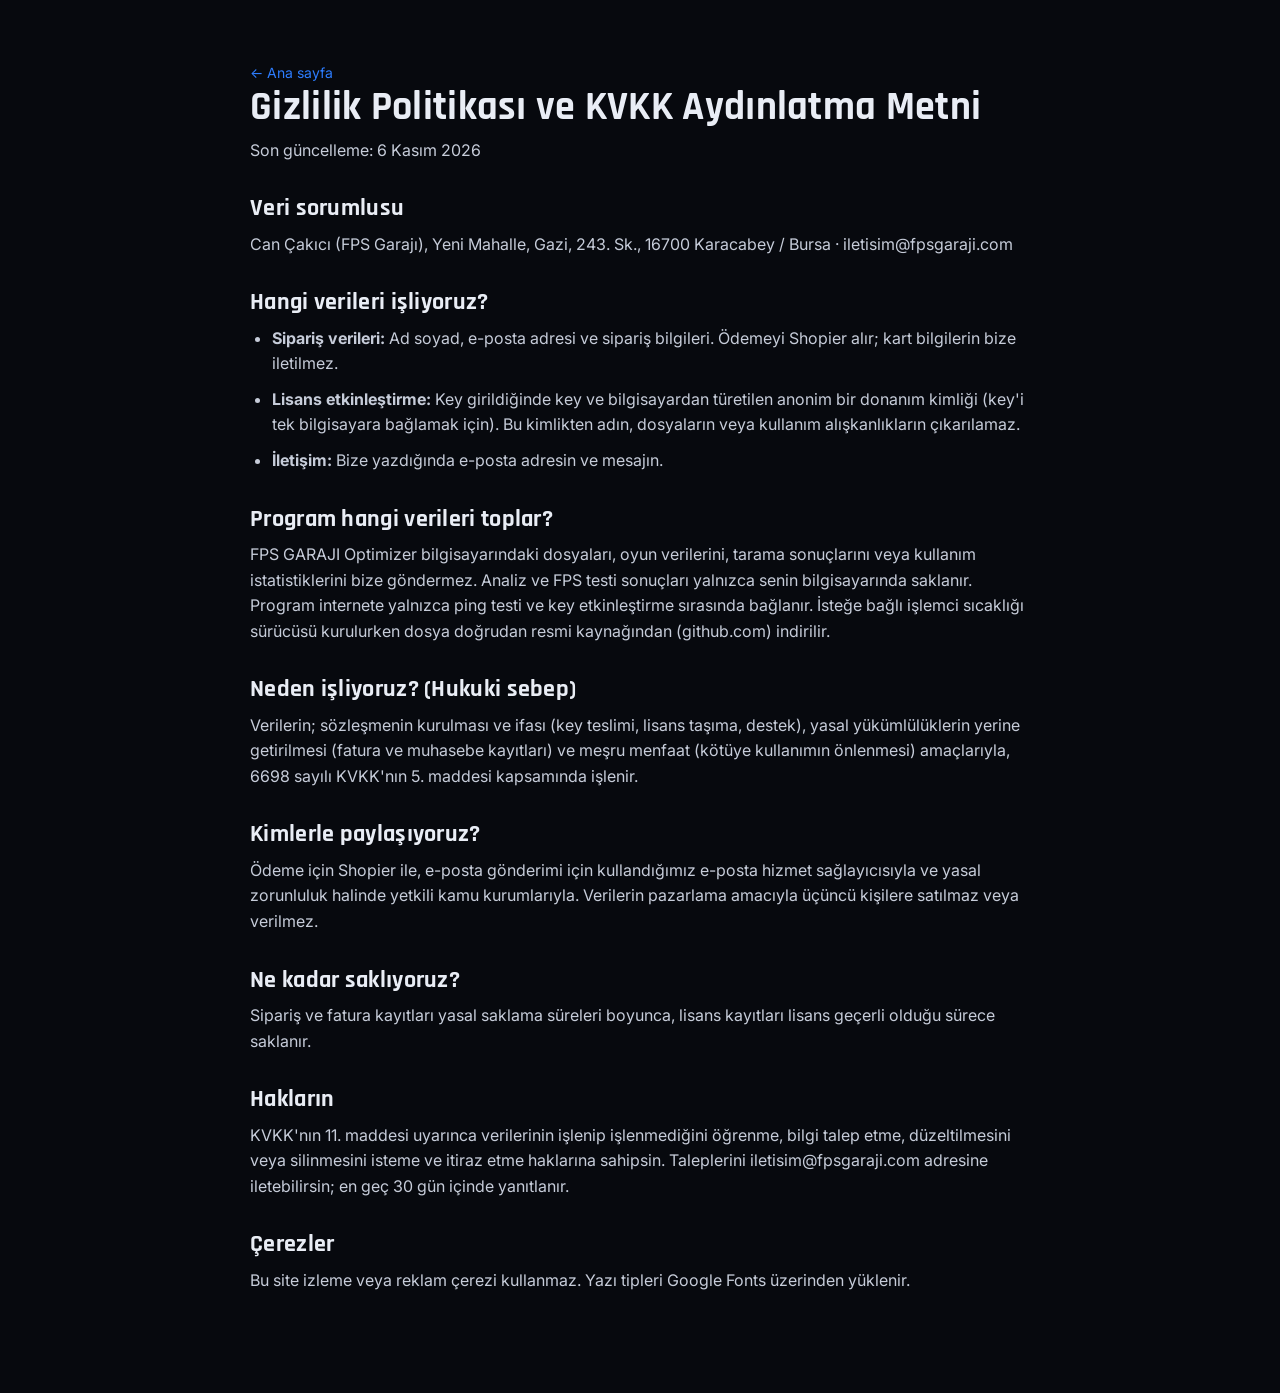
==== gizlilik.html @ ab406ff9 "FPS GARAJI satış sitesi Co-Authored-By: Claude Opus 5.5 <noreply@anthropic.com>" ====
<!doctype html>
<html lang="tr"><head><meta charset="utf-8"><meta name="viewport" content="width=device-width,initial-scale=1">
<title>Gizlilik ve KVKK – FPS GARAJI</title><link rel="icon" href="logo.png">
<link href="https://fonts.googleapis.com/css2?family=Inter:wght@400;600&family=Rajdhani:wght@700&display=swap" rel="stylesheet"><link rel="stylesheet" href="stil.css"></head>
<body><div class="doc">
<a class="back" href="index.html">← Ana sayfa</a>
<h1>Gizlilik Politikası ve KVKK Aydınlatma Metni</h1>
<p>Son güncelleme: 6 Kasım 2026</p>

<h2>Veri sorumlusu</h2>
<p>Can Çakıcı (FPS Garajı), Yeni Mahalle, Gazi, 243. Sk., 16700 Karacabey / Bursa · iletisim@fpsgaraji.com</p>

<h2>Hangi verileri işliyoruz?</h2>
<ul>
<li><b>Sipariş verileri:</b> Ad soyad, e-posta adresi ve sipariş bilgileri. Ödemeyi Shopier alır; kart bilgilerin bize iletilmez.</li>
<li><b>Lisans etkinleştirme:</b> Key girildiğinde key ve bilgisayardan türetilen anonim bir donanım kimliği (key'i tek bilgisayara bağlamak için). Bu kimlikten adın, dosyaların veya kullanım alışkanlıkların çıkarılamaz.</li>
<li><b>İletişim:</b> Bize yazdığında e-posta adresin ve mesajın.</li>
</ul>

<h2>Program hangi verileri toplar?</h2>
<p>FPS GARAJI Optimizer bilgisayarındaki dosyaları, oyun verilerini, tarama sonuçlarını veya kullanım istatistiklerini bize göndermez. Analiz ve FPS testi sonuçları yalnızca senin bilgisayarında saklanır. Program internete yalnızca ping testi ve key etkinleştirme sırasında bağlanır. İsteğe bağlı işlemci sıcaklığı sürücüsü kurulurken dosya doğrudan resmi kaynağından (github.com) indirilir.</p>

<h2>Neden işliyoruz? (Hukuki sebep)</h2>
<p>Verilerin; sözleşmenin kurulması ve ifası (key teslimi, lisans taşıma, destek), yasal yükümlülüklerin yerine getirilmesi (fatura ve muhasebe kayıtları) ve meşru menfaat (kötüye kullanımın önlenmesi) amaçlarıyla, 6698 sayılı KVKK'nın 5. maddesi kapsamında işlenir.</p>

<h2>Kimlerle paylaşıyoruz?</h2>
<p>Ödeme için Shopier ile, e-posta gönderimi için kullandığımız e-posta hizmet sağlayıcısıyla ve yasal zorunluluk halinde yetkili kamu kurumlarıyla. Verilerin pazarlama amacıyla üçüncü kişilere satılmaz veya verilmez.</p>

<h2>Ne kadar saklıyoruz?</h2>
<p>Sipariş ve fatura kayıtları yasal saklama süreleri boyunca, lisans kayıtları lisans geçerli olduğu sürece saklanır.</p>

<h2>Hakların</h2>
<p>KVKK'nın 11. maddesi uyarınca verilerinin işlenip işlenmediğini öğrenme, bilgi talep etme, düzeltilmesini veya silinmesini isteme ve itiraz etme haklarına sahipsin. Taleplerini iletisim@fpsgaraji.com adresine iletebilirsin; en geç 30 gün içinde yanıtlanır.</p>

<h2>Çerezler</h2>
<p>Bu site izleme veya reklam çerezi kullanmaz. Yazı tipleri Google Fonts üzerinden yüklenir.</p>
</div></body></html>
---- stil.css ----
:root{--bg:#07090e;--bg2:#0d1119;--card:#111622;--line:#1d2434;--tx:#e9edf5;--mut:#8b93a7;--blue:#2d7dff;--red:#ff2d55;--green:#22e07a;--warn:#ffb224}
*{box-sizing:border-box;margin:0;padding:0}
html{scroll-behavior:smooth}
body{background:var(--bg);color:var(--tx);font:16px/1.6 "Inter",system-ui,-apple-system,"Segoe UI",sans-serif;-webkit-font-smoothing:antialiased;overflow-x:hidden}
a{color:inherit;text-decoration:none}
.w{max-width:1120px;margin:0 auto;padding:0 20px}
h1,h2,h3{font-family:"Rajdhani","Inter",sans-serif;letter-spacing:.3px;line-height:1.1}
h2{font-size:clamp(30px,4.5vw,44px);margin-bottom:12px}
.lead{color:var(--mut);font-size:18px;max-width:640px}
.c{text-align:center}.c .lead{margin:0 auto}
section{padding:90px 0}
.tag{display:inline-block;font-size:12px;font-weight:700;letter-spacing:2px;text-transform:uppercase;color:var(--blue);margin-bottom:12px}

/* üst menü */
nav{position:sticky;top:0;z-index:20;background:rgba(7,9,14,.82);backdrop-filter:blur(12px);border-bottom:1px solid var(--line)}
nav .w{display:flex;align-items:center;gap:22px;height:64px}
.brand{display:flex;align-items:center;gap:10px;font-family:"Rajdhani",sans-serif;font-weight:700;font-size:22px}
.brand img{width:38px;height:38px}
.brand span{color:var(--red)}
nav .links{display:flex;gap:22px;margin-left:auto;font-size:14.5px;color:var(--mut)}
nav .links a:hover{color:var(--tx)}
.btn{display:inline-flex;align-items:center;justify-content:center;gap:8px;height:48px;padding:0 24px;border-radius:12px;font-weight:700;font-size:15.5px;border:1px solid var(--line);background:var(--card);transition:transform .15s,box-shadow .2s,border-color .2s;cursor:pointer;white-space:nowrap}
.btn:hover{transform:translateY(-1px);border-color:#2d3a55}
.btn.pri{background:linear-gradient(135deg,#2d7dff,#1a5fe0);border-color:transparent;box-shadow:0 8px 30px -8px rgba(45,125,255,.6)}
.btn.prem{background:linear-gradient(135deg,#ff2d55,#e0173f);border-color:transparent;box-shadow:0 8px 30px -8px rgba(255,45,85,.55)}
.btn.sm{height:38px;padding:0 16px;font-size:14px;border-radius:10px}
.btn svg{width:18px;height:18px}

/* giriş */
.hero{position:relative;padding:80px 0 70px;overflow:hidden}
.hero::before{content:"";position:absolute;inset:-30% -10% auto;height:120%;background:radial-gradient(600px 380px at 20% 30%,rgba(45,125,255,.20),transparent 70%),radial-gradient(520px 360px at 85% 20%,rgba(255,45,85,.16),transparent 70%),radial-gradient(500px 300px at 60% 90%,rgba(34,224,122,.10),transparent 70%);pointer-events:none}
.hero .w{position:relative;display:grid;grid-template-columns:1.1fr .9fr;gap:40px;align-items:center}
.hero h1{font-size:clamp(40px,6.4vw,72px);margin:6px 0 18px}
.hero h1 em{font-style:normal;background:linear-gradient(90deg,#2d7dff,#ff2d55);-webkit-background-clip:text;background-clip:text;color:transparent}
.hero .cta{display:flex;gap:12px;flex-wrap:wrap;margin:28px 0 16px}
.hero small{color:var(--mut);font-size:13.5px}
.hero .logo{justify-self:center;width:min(380px,80vw);filter:drop-shadow(0 30px 60px rgba(45,125,255,.35));animation:float 6s ease-in-out infinite}
@keyframes float{50%{transform:translateY(-10px)}}
.trust{display:flex;gap:18px;flex-wrap:wrap;margin-top:26px;color:var(--mut);font-size:14px}
.trust b{color:var(--tx);font-weight:600}
.trust i{display:inline-block;width:7px;height:7px;border-radius:50%;background:var(--green);margin-right:7px;vertical-align:middle}

/* özellik kartları */
.grid{display:grid;grid-template-columns:repeat(3,1fr);gap:16px;margin-top:40px}
.card{background:var(--card);border:1px solid var(--line);border-radius:18px;padding:24px}
.f .ic{width:44px;height:44px;border-radius:12px;display:grid;place-items:center;margin-bottom:14px;background:rgba(45,125,255,.12);color:var(--blue)}
.f .ic svg{width:22px;height:22px}
.f h3{font-size:22px;margin-bottom:6px}
.f p{color:var(--mut);font-size:14.5px}
.f .pp{display:inline-block;font-size:11px;font-weight:700;letter-spacing:1px;text-transform:uppercase;padding:3px 8px;border-radius:6px;margin-left:8px;vertical-align:middle;background:rgba(255,45,85,.14);color:var(--red)}
.f .pp.fr{background:rgba(34,224,122,.12);color:var(--green)}

/* uygulama görünümü (temsili) */
.mock{margin-top:44px;border-radius:20px;border:1px solid var(--line);background:linear-gradient(180deg,#0e131d,#0a0d14);padding:22px;box-shadow:0 40px 120px -40px rgba(45,125,255,.35)}
.mock .bar{display:flex;gap:6px;margin-bottom:18px}.mock .bar i{width:10px;height:10px;border-radius:50%;background:#253047}
.mock .in{display:grid;grid-template-columns:240px 1fr;gap:22px;align-items:center}
.bst{width:200px;height:200px;border-radius:50%;margin:auto;display:grid;place-items:center;background:radial-gradient(circle,#13213d 40%,#0a0f1a 70%);border:2px solid rgba(45,125,255,.55);box-shadow:0 0 50px rgba(45,125,255,.35),inset 0 0 40px rgba(45,125,255,.2);font:700 34px "Rajdhani",sans-serif;letter-spacing:2px}
.gs{display:grid;grid-template-columns:repeat(3,1fr);gap:12px}
.g{background:var(--card);border:1px solid var(--line);border-radius:14px;padding:16px;text-align:center}
.g b{display:block;font:700 30px "Rajdhani",sans-serif}.g span{color:var(--mut);font-size:13px}
.hl{margin-top:12px;display:grid;gap:8px}
.hl div{display:flex;gap:10px;align-items:center;background:var(--card);border:1px solid var(--line);border-radius:12px;padding:10px 14px;font-size:14px}
.hl i{width:8px;height:8px;border-radius:50%;flex:none}.hl .o{background:var(--green)}.hl .y{background:var(--warn)}
.hl em{font-style:normal;color:var(--mut);margin-left:auto;font-size:13px}
.mnote{color:var(--mut);font-size:12.5px;text-align:center;margin-top:12px}

/* nasıl çalışır */
.steps{display:grid;grid-template-columns:repeat(3,1fr);gap:16px;margin-top:40px;counter-reset:s}
.steps .card{position:relative;padding-top:56px}
.steps .card::before{counter-increment:s;content:counter(s);position:absolute;top:18px;left:24px;font:700 28px "Rajdhani",sans-serif;color:var(--blue)}
.steps h3{font-size:21px;margin-bottom:6px}.steps p{color:var(--mut);font-size:14.5px}

/* güvenlik */
.safe{display:grid;grid-template-columns:repeat(2,1fr);gap:14px;margin-top:36px}
.safe div{display:flex;gap:14px;align-items:flex-start}
.safe svg{flex:none;width:24px;height:24px;color:var(--green);margin-top:2px}
.safe b{display:block}.safe span{color:var(--mut);font-size:14.5px}

/* fiyat */
.plans{display:grid;grid-template-columns:1fr 1fr;gap:18px;max-width:860px;margin:40px auto 0}
.plan{display:flex;flex-direction:column}
.plan h3{font-size:26px}
.plan .pr{font:700 46px "Rajdhani",sans-serif;margin:8px 0 4px}.plan .pr small{font-size:16px;color:var(--mut);font-weight:500}
.plan ul{list-style:none;margin:18px 0 24px;display:grid;gap:9px;flex:1}
.plan li{padding-left:26px;position:relative;font-size:15px}
.plan li::before{content:"";position:absolute;left:0;top:7px;width:14px;height:8px;border-left:2.5px solid var(--green);border-bottom:2.5px solid var(--green);transform:rotate(-45deg)}
.plan li.no{color:var(--mut)}.plan li.no::before{border-color:#3a4358}
.plan.p{border-color:rgba(255,45,85,.45);box-shadow:0 30px 80px -40px rgba(255,45,85,.5);position:relative}
.plan.p::after{content:"EN ÇOK TERCİH EDİLEN";position:absolute;top:-12px;right:20px;background:var(--red);font-size:11px;font-weight:700;letter-spacing:1px;padding:4px 10px;border-radius:6px}
.plan .btn{width:100%}

/* SSS */
.faq{max-width:780px;margin:36px auto 0;display:grid;gap:10px}
.faq details{background:var(--card);border:1px solid var(--line);border-radius:14px;padding:0 20px}
.faq summary{cursor:pointer;list-style:none;padding:18px 0;font-weight:600;display:flex;justify-content:space-between;gap:12px}
.faq summary::-webkit-details-marker{display:none}
.faq summary::after{content:"+";color:var(--blue);font-size:22px;line-height:1}
.faq details[open] summary::after{content:"–"}
.faq p{color:var(--mut);padding:0 0 18px;font-size:15px}

/* alt bilgi */
.final{text-align:center;background:radial-gradient(500px 240px at 50% 0%,rgba(45,125,255,.18),transparent 70%)}
.final .cta{display:flex;gap:12px;justify-content:center;flex-wrap:wrap;margin-top:26px}
footer{border-top:1px solid var(--line);padding:36px 0;color:var(--mut);font-size:14px}
footer .w{display:flex;gap:20px;flex-wrap:wrap;align-items:center}
footer .links{display:flex;gap:18px;flex-wrap:wrap;margin-left:auto}
footer a:hover{color:var(--tx)}

/* yasal sayfalar */
.doc{max-width:820px;margin:0 auto;padding:60px 20px 90px}
.doc h1{font-size:40px;margin-bottom:8px}
.doc h2{font-size:24px;margin:32px 0 10px}
.doc p,.doc li{color:#c6ccd9;margin-bottom:10px}
.doc ul,.doc ol{padding-left:22px}
.doc .ph{background:rgba(255,178,36,.12);color:var(--warn);padding:1px 6px;border-radius:5px}
.doc .back{color:var(--blue);font-size:14px}

@media (max-width:900px){
  nav .links{display:none}
  .hero .w{grid-template-columns:1fr;text-align:center}.hero .cta,.trust{justify-content:center}.hero .logo{grid-row:1;width:min(260px,70vw)}
  .grid,.steps{grid-template-columns:1fr 1fr}
  .mock .in{grid-template-columns:1fr}
  .plans,.safe{grid-template-columns:1fr}
}
@media (max-width:600px){
  section{padding:64px 0}
  .grid,.steps,.gs{grid-template-columns:1fr}
  nav .btn{display:none}
  .gs{grid-template-columns:repeat(3,1fr)}.g b{font-size:24px}
}
@media (prefers-reduced-motion:reduce){.hero .logo{animation:none}html{scroll-behavior:auto}}

/* öğrenci indirimi */
.ogr{display:flex;align-items:center;gap:18px;max-width:860px;margin:18px auto 0;border-color:rgba(45,125,255,.45);background:linear-gradient(90deg,rgba(45,125,255,.12),var(--card) 60%)}
.ogr .oi{flex:none;width:48px;height:48px;border-radius:14px;display:grid;place-items:center;background:rgba(45,125,255,.16);color:var(--blue)}
.ogr .oi svg{width:26px;height:26px}
.ogr .ot{flex:1}.ogr .ot b{display:block;font-size:18px}.ogr .ot span{color:var(--mut);font-size:14.5px}
@media (max-width:600px){.ogr{flex-direction:column;text-align:center}.ogr .btn{width:100%}}
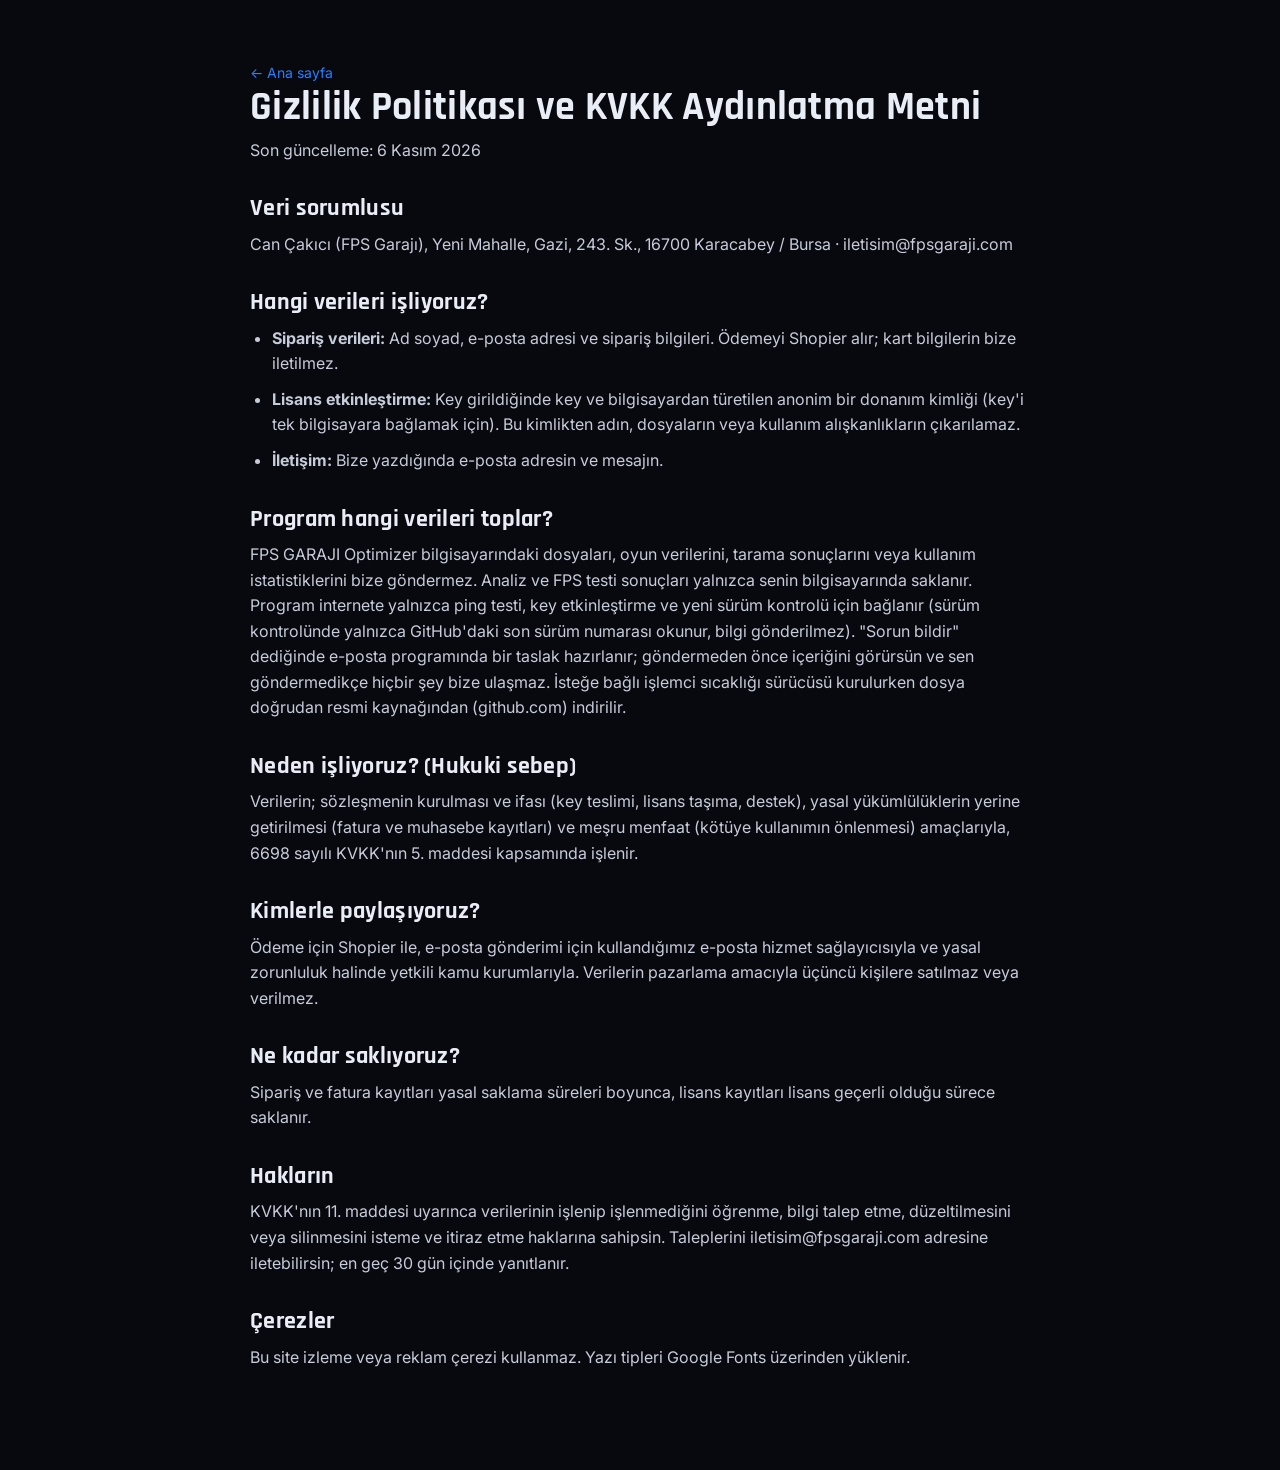
==== commit fe4132d8: "Gizlilik metni: sürüm kontrolü ve sorun bildir Co-Authored-By: Claude Opus 5.5 <noreply@anthropic.co" ====
--- a/gizlilik.html
+++ b/gizlilik.html
@@ -18,7 +18,7 @@
 </ul>
 
 <h2>Program hangi verileri toplar?</h2>
-<p>FPS GARAJI Optimizer bilgisayarındaki dosyaları, oyun verilerini, tarama sonuçlarını veya kullanım istatistiklerini bize göndermez. Analiz ve FPS testi sonuçları yalnızca senin bilgisayarında saklanır. Program internete yalnızca ping testi ve key etkinleştirme sırasında bağlanır. İsteğe bağlı işlemci sıcaklığı sürücüsü kurulurken dosya doğrudan resmi kaynağından (github.com) indirilir.</p>
+<p>FPS GARAJI Optimizer bilgisayarındaki dosyaları, oyun verilerini, tarama sonuçlarını veya kullanım istatistiklerini bize göndermez. Analiz ve FPS testi sonuçları yalnızca senin bilgisayarında saklanır. Program internete yalnızca ping testi, key etkinleştirme ve yeni sürüm kontrolü için bağlanır (sürüm kontrolünde yalnızca GitHub'daki son sürüm numarası okunur, bilgi gönderilmez). "Sorun bildir" dediğinde e-posta programında bir taslak hazırlanır; göndermeden önce içeriğini görürsün ve sen göndermedikçe hiçbir şey bize ulaşmaz. İsteğe bağlı işlemci sıcaklığı sürücüsü kurulurken dosya doğrudan resmi kaynağından (github.com) indirilir.</p>
 
 <h2>Neden işliyoruz? (Hukuki sebep)</h2>
 <p>Verilerin; sözleşmenin kurulması ve ifası (key teslimi, lisans taşıma, destek), yasal yükümlülüklerin yerine getirilmesi (fatura ve muhasebe kayıtları) ve meşru menfaat (kötüye kullanımın önlenmesi) amaçlarıyla, 6698 sayılı KVKK'nın 5. maddesi kapsamında işlenir.</p>
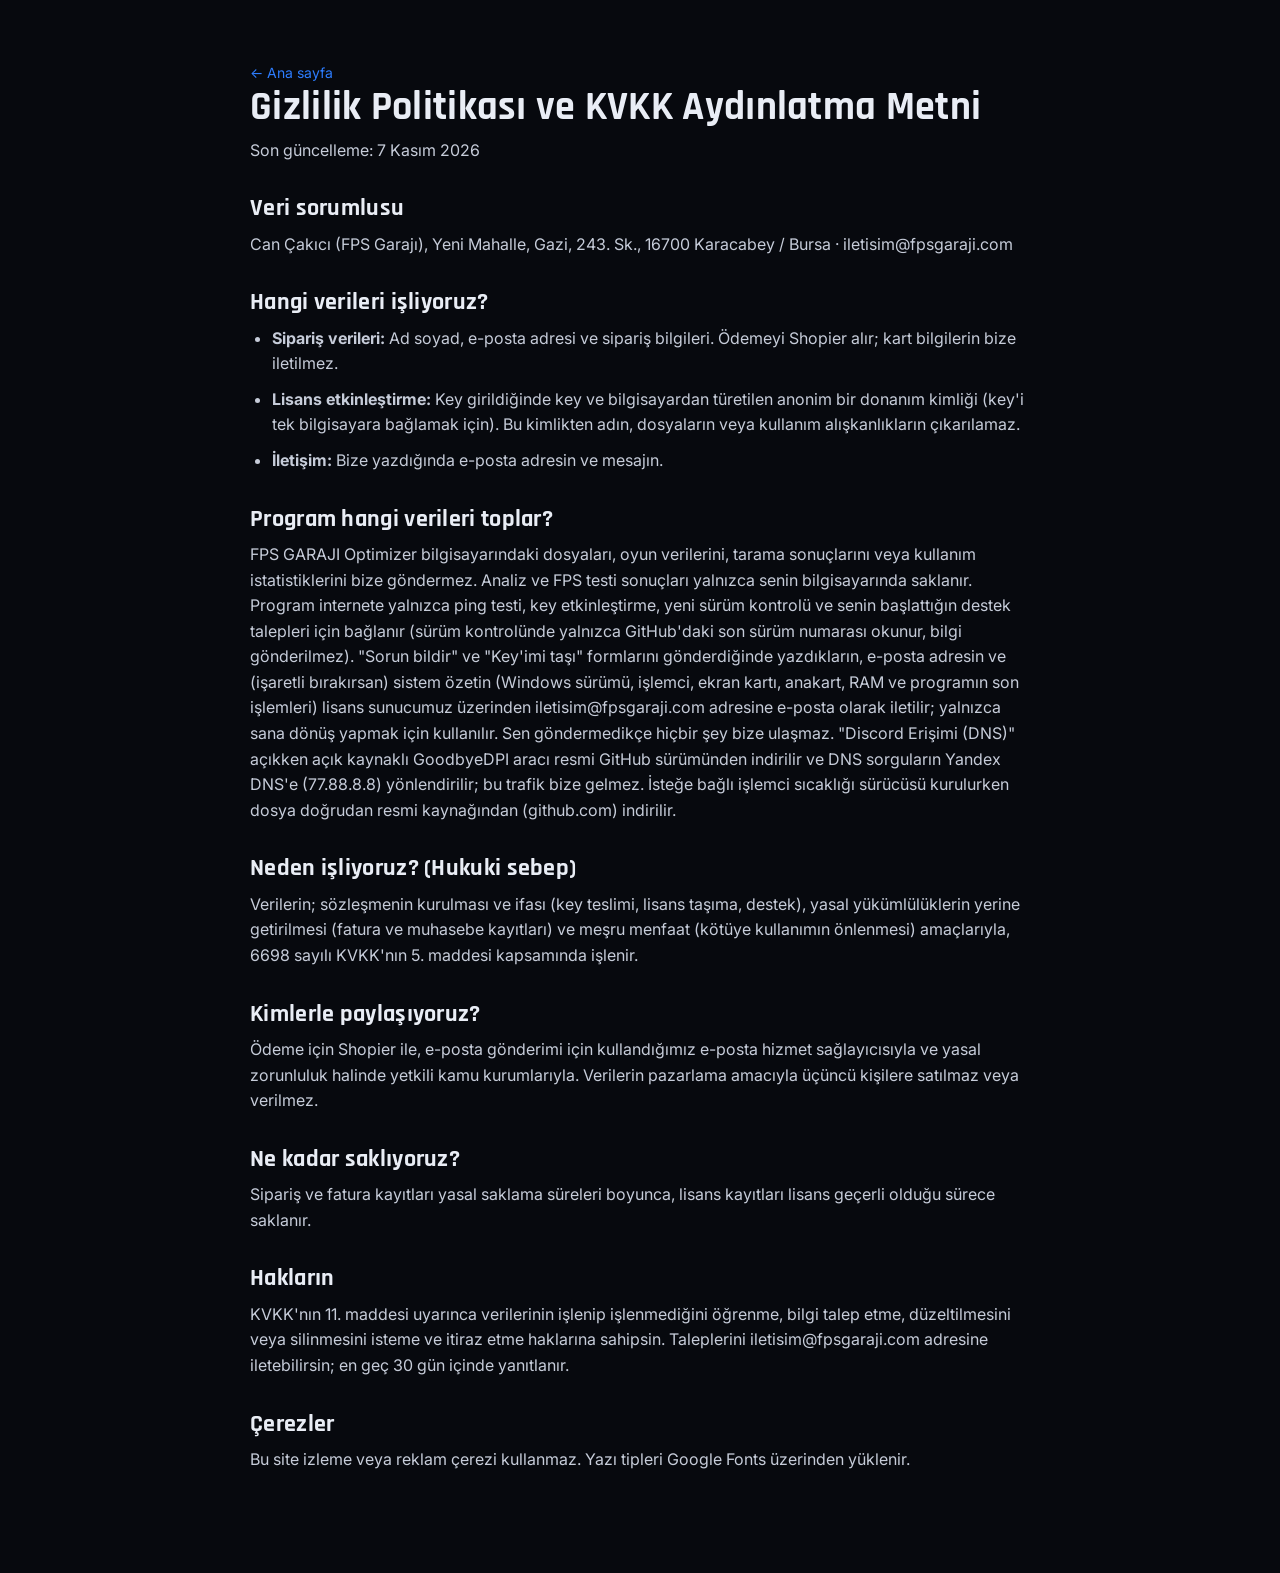
==== commit 2a494eaf: "Sürüm 2.2, gizlilik metni: destek formu ve Discord Erişimi (DNS) Co-Authored-By: Claude Opus 5.5 <no" ====
--- a/gizlilik.html
+++ b/gizlilik.html
@@ -1,11 +1,11 @@
 <!doctype html>
 <html lang="tr"><head><meta charset="utf-8"><meta name="viewport" content="width=device-width,initial-scale=1">
 <title>Gizlilik ve KVKK – FPS GARAJI</title><link rel="icon" href="logo.png">
-<link href="https://fonts.googleapis.com/css2?family=Inter:wght@400;600&family=Rajdhani:wght@700&display=swap" rel="stylesheet"><link rel="stylesheet" href="stil.css"></head>
+<link href="https://fonts.googleapis.com/css2?family=Inter:wght@400;600&family=Rajdhani:wght@700&display=swap" rel="stylesheet"><link rel="stylesheet" href="stil.css?v=2"></head>
 <body><div class="doc">
 <a class="back" href="index.html">← Ana sayfa</a>
 <h1>Gizlilik Politikası ve KVKK Aydınlatma Metni</h1>
-<p>Son güncelleme: 6 Kasım 2026</p>
+<p>Son güncelleme: 7 Kasım 2026</p>
 
 <h2>Veri sorumlusu</h2>
 <p>Can Çakıcı (FPS Garajı), Yeni Mahalle, Gazi, 243. Sk., 16700 Karacabey / Bursa · iletisim@fpsgaraji.com</p>
@@ -18,7 +18,7 @@
 </ul>
 
 <h2>Program hangi verileri toplar?</h2>
-<p>FPS GARAJI Optimizer bilgisayarındaki dosyaları, oyun verilerini, tarama sonuçlarını veya kullanım istatistiklerini bize göndermez. Analiz ve FPS testi sonuçları yalnızca senin bilgisayarında saklanır. Program internete yalnızca ping testi, key etkinleştirme ve yeni sürüm kontrolü için bağlanır (sürüm kontrolünde yalnızca GitHub'daki son sürüm numarası okunur, bilgi gönderilmez). "Sorun bildir" dediğinde e-posta programında bir taslak hazırlanır; göndermeden önce içeriğini görürsün ve sen göndermedikçe hiçbir şey bize ulaşmaz. İsteğe bağlı işlemci sıcaklığı sürücüsü kurulurken dosya doğrudan resmi kaynağından (github.com) indirilir.</p>
+<p>FPS GARAJI Optimizer bilgisayarındaki dosyaları, oyun verilerini, tarama sonuçlarını veya kullanım istatistiklerini bize göndermez. Analiz ve FPS testi sonuçları yalnızca senin bilgisayarında saklanır. Program internete yalnızca ping testi, key etkinleştirme, yeni sürüm kontrolü ve senin başlattığın destek talepleri için bağlanır (sürüm kontrolünde yalnızca GitHub'daki son sürüm numarası okunur, bilgi gönderilmez). "Sorun bildir" ve "Key'imi taşı" formlarını gönderdiğinde yazdıkların, e-posta adresin ve (işaretli bırakırsan) sistem özetin (Windows sürümü, işlemci, ekran kartı, anakart, RAM ve programın son işlemleri) lisans sunucumuz üzerinden iletisim@fpsgaraji.com adresine e-posta olarak iletilir; yalnızca sana dönüş yapmak için kullanılır. Sen göndermedikçe hiçbir şey bize ulaşmaz. "Discord Erişimi (DNS)" açıkken açık kaynaklı GoodbyeDPI aracı resmi GitHub sürümünden indirilir ve DNS sorguların Yandex DNS'e (77.88.8.8) yönlendirilir; bu trafik bize gelmez. İsteğe bağlı işlemci sıcaklığı sürücüsü kurulurken dosya doğrudan resmi kaynağından (github.com) indirilir.</p>
 
 <h2>Neden işliyoruz? (Hukuki sebep)</h2>
 <p>Verilerin; sözleşmenin kurulması ve ifası (key teslimi, lisans taşıma, destek), yasal yükümlülüklerin yerine getirilmesi (fatura ve muhasebe kayıtları) ve meşru menfaat (kötüye kullanımın önlenmesi) amaçlarıyla, 6698 sayılı KVKK'nın 5. maddesi kapsamında işlenir.</p>
--- a/stil.css
+++ b/stil.css
@@ -33,7 +33,7 @@
 .hero h1{font-size:clamp(40px,6.4vw,72px);margin:6px 0 18px}
 .hero h1 em{font-style:normal;background:linear-gradient(90deg,#2d7dff,#ff2d55);-webkit-background-clip:text;background-clip:text;color:transparent}
 .hero .cta{display:flex;gap:12px;flex-wrap:wrap;margin:28px 0 16px}
-.hero small{color:var(--mut);font-size:13.5px}
+.hero small{color:var(--mut);font-size:13.5px}.hero small a{color:inherit;text-decoration:underline;text-underline-offset:3px}
 .hero .logo{justify-self:center;width:min(380px,80vw);filter:drop-shadow(0 30px 60px rgba(45,125,255,.35));animation:float 6s ease-in-out infinite}
 @keyframes float{50%{transform:translateY(-10px)}}
 .trust{display:flex;gap:18px;flex-wrap:wrap;margin-top:26px;color:var(--mut);font-size:14px}
@@ -91,7 +91,7 @@
 
 /* SSS */
 .faq{max-width:780px;margin:36px auto 0;display:grid;gap:10px}
-.faq details{background:var(--card);border:1px solid var(--line);border-radius:14px;padding:0 20px}
+.faq details{scroll-margin-top:90px;background:var(--card);border:1px solid var(--line);border-radius:14px;padding:0 20px}
 .faq summary{cursor:pointer;list-style:none;padding:18px 0;font-weight:600;display:flex;justify-content:space-between;gap:12px}
 .faq summary::-webkit-details-marker{display:none}
 .faq summary::after{content:"+";color:var(--blue);font-size:22px;line-height:1}
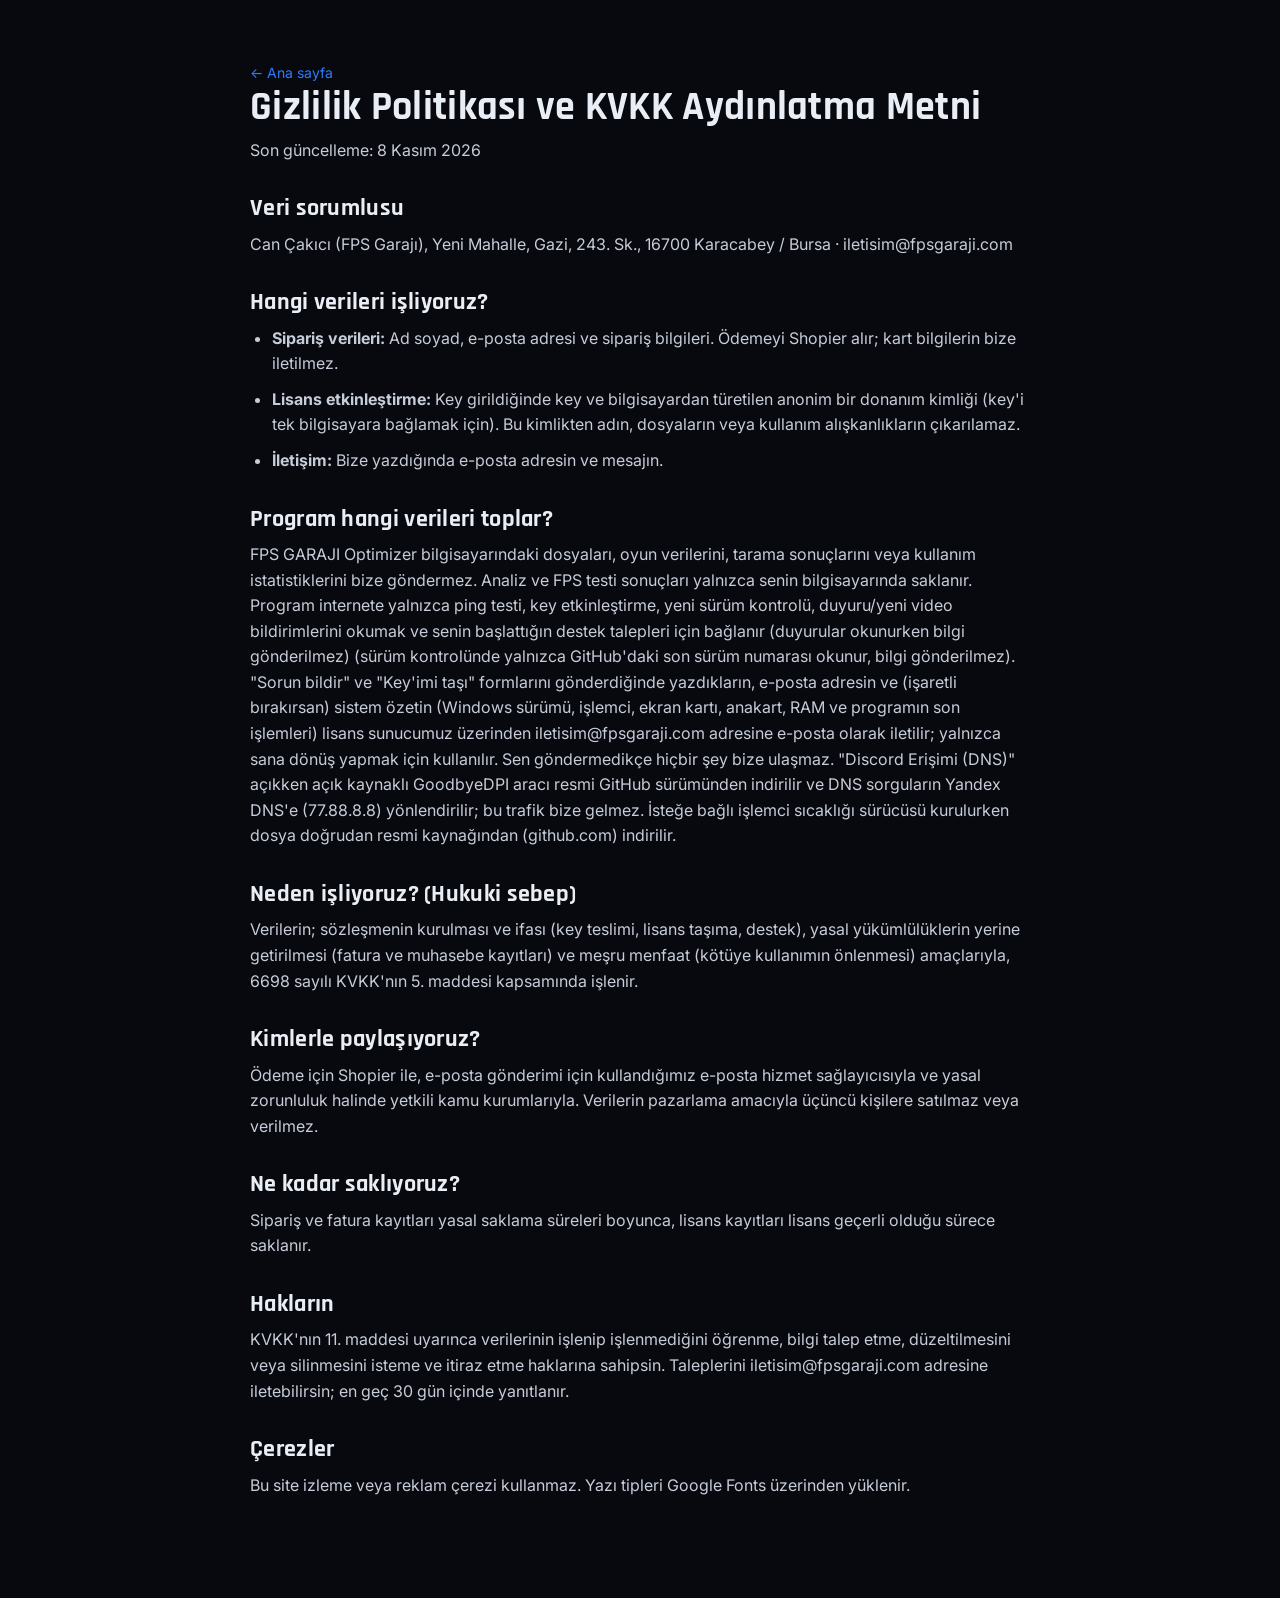
==== commit 298e5b32: "Sürüm 2.3, gizlilik: duyuru/video bildirimleri Co-Authored-By: Claude Opus 5.5 <noreply@anthropic.co" ====
--- a/gizlilik.html
+++ b/gizlilik.html
@@ -5,7 +5,7 @@
 <body><div class="doc">
 <a class="back" href="index.html">← Ana sayfa</a>
 <h1>Gizlilik Politikası ve KVKK Aydınlatma Metni</h1>
-<p>Son güncelleme: 7 Kasım 2026</p>
+<p>Son güncelleme: 8 Kasım 2026</p>
 
 <h2>Veri sorumlusu</h2>
 <p>Can Çakıcı (FPS Garajı), Yeni Mahalle, Gazi, 243. Sk., 16700 Karacabey / Bursa · iletisim@fpsgaraji.com</p>
@@ -18,7 +18,7 @@
 </ul>
 
 <h2>Program hangi verileri toplar?</h2>
-<p>FPS GARAJI Optimizer bilgisayarındaki dosyaları, oyun verilerini, tarama sonuçlarını veya kullanım istatistiklerini bize göndermez. Analiz ve FPS testi sonuçları yalnızca senin bilgisayarında saklanır. Program internete yalnızca ping testi, key etkinleştirme, yeni sürüm kontrolü ve senin başlattığın destek talepleri için bağlanır (sürüm kontrolünde yalnızca GitHub'daki son sürüm numarası okunur, bilgi gönderilmez). "Sorun bildir" ve "Key'imi taşı" formlarını gönderdiğinde yazdıkların, e-posta adresin ve (işaretli bırakırsan) sistem özetin (Windows sürümü, işlemci, ekran kartı, anakart, RAM ve programın son işlemleri) lisans sunucumuz üzerinden iletisim@fpsgaraji.com adresine e-posta olarak iletilir; yalnızca sana dönüş yapmak için kullanılır. Sen göndermedikçe hiçbir şey bize ulaşmaz. "Discord Erişimi (DNS)" açıkken açık kaynaklı GoodbyeDPI aracı resmi GitHub sürümünden indirilir ve DNS sorguların Yandex DNS'e (77.88.8.8) yönlendirilir; bu trafik bize gelmez. İsteğe bağlı işlemci sıcaklığı sürücüsü kurulurken dosya doğrudan resmi kaynağından (github.com) indirilir.</p>
+<p>FPS GARAJI Optimizer bilgisayarındaki dosyaları, oyun verilerini, tarama sonuçlarını veya kullanım istatistiklerini bize göndermez. Analiz ve FPS testi sonuçları yalnızca senin bilgisayarında saklanır. Program internete yalnızca ping testi, key etkinleştirme, yeni sürüm kontrolü, duyuru/yeni video bildirimlerini okumak ve senin başlattığın destek talepleri için bağlanır (duyurular okunurken bilgi gönderilmez) (sürüm kontrolünde yalnızca GitHub'daki son sürüm numarası okunur, bilgi gönderilmez). "Sorun bildir" ve "Key'imi taşı" formlarını gönderdiğinde yazdıkların, e-posta adresin ve (işaretli bırakırsan) sistem özetin (Windows sürümü, işlemci, ekran kartı, anakart, RAM ve programın son işlemleri) lisans sunucumuz üzerinden iletisim@fpsgaraji.com adresine e-posta olarak iletilir; yalnızca sana dönüş yapmak için kullanılır. Sen göndermedikçe hiçbir şey bize ulaşmaz. "Discord Erişimi (DNS)" açıkken açık kaynaklı GoodbyeDPI aracı resmi GitHub sürümünden indirilir ve DNS sorguların Yandex DNS'e (77.88.8.8) yönlendirilir; bu trafik bize gelmez. İsteğe bağlı işlemci sıcaklığı sürücüsü kurulurken dosya doğrudan resmi kaynağından (github.com) indirilir.</p>
 
 <h2>Neden işliyoruz? (Hukuki sebep)</h2>
 <p>Verilerin; sözleşmenin kurulması ve ifası (key teslimi, lisans taşıma, destek), yasal yükümlülüklerin yerine getirilmesi (fatura ve muhasebe kayıtları) ve meşru menfaat (kötüye kullanımın önlenmesi) amaçlarıyla, 6698 sayılı KVKK'nın 5. maddesi kapsamında işlenir.</p>
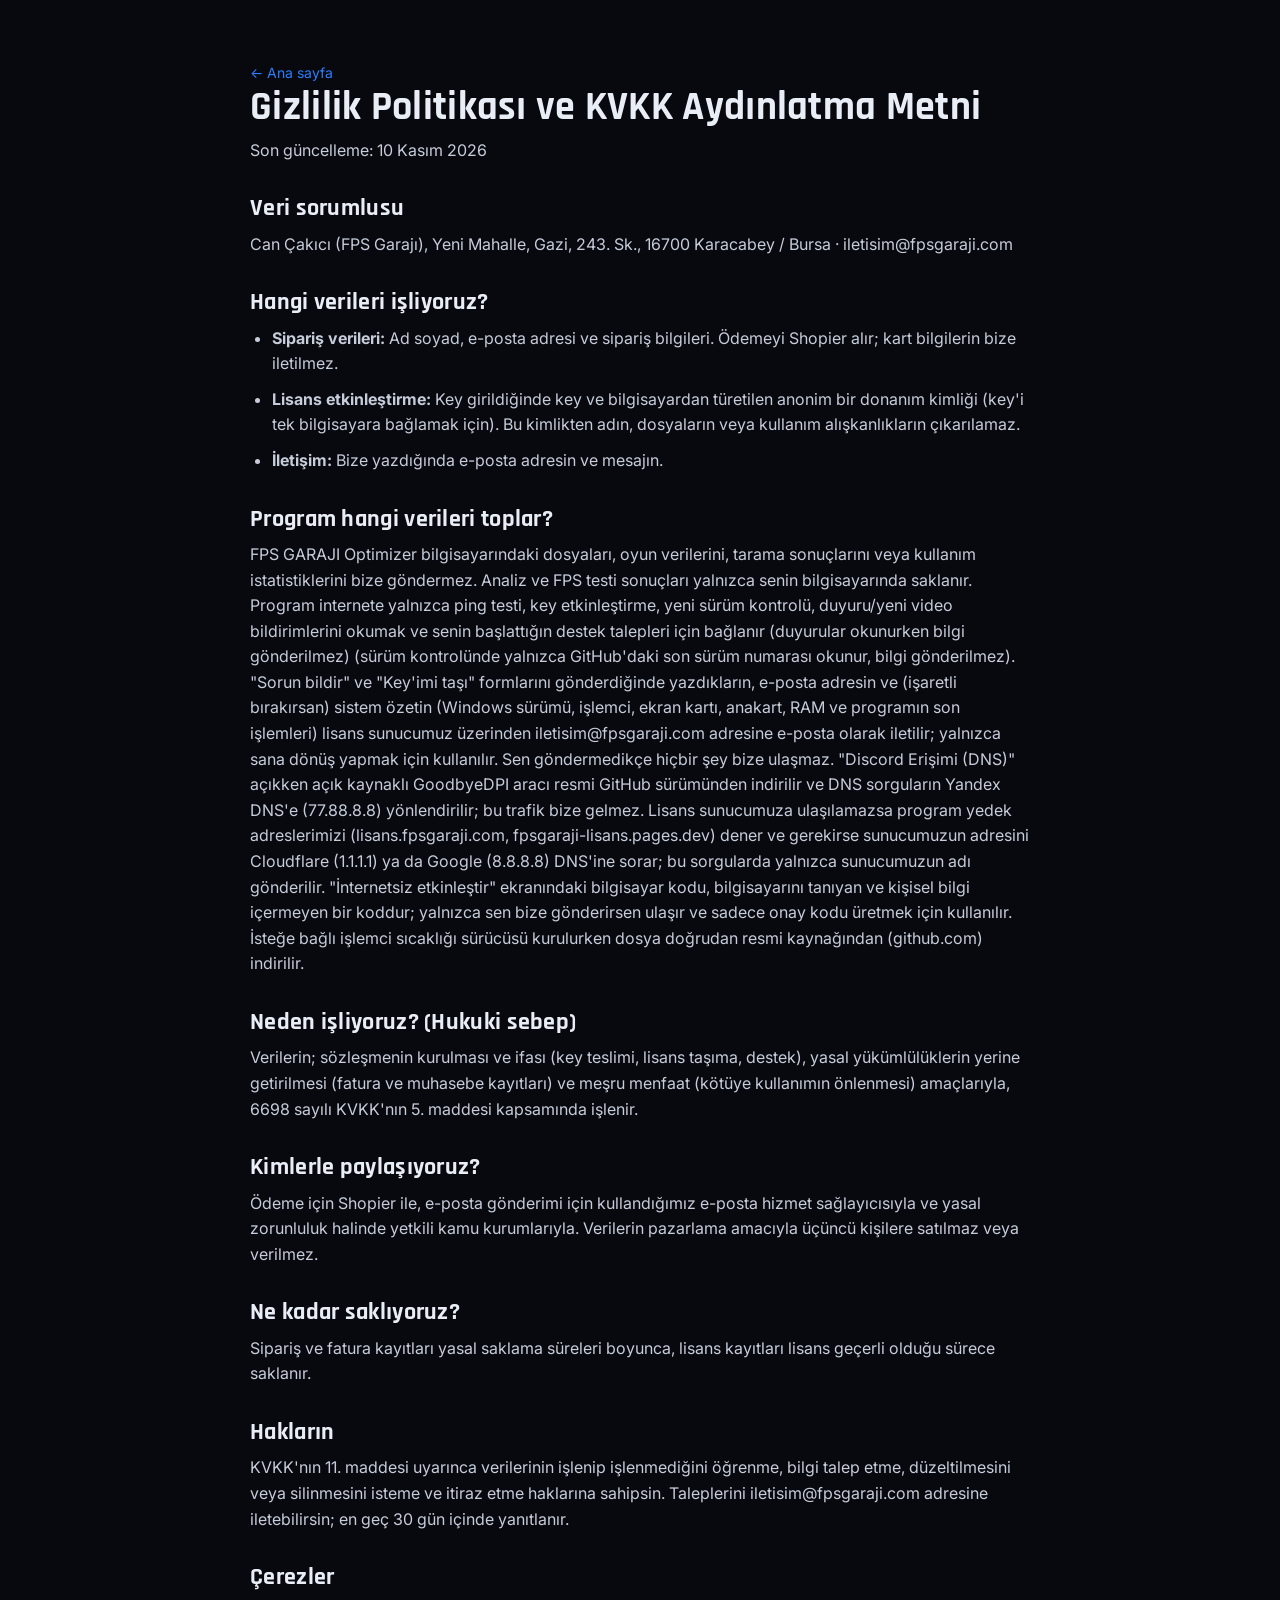
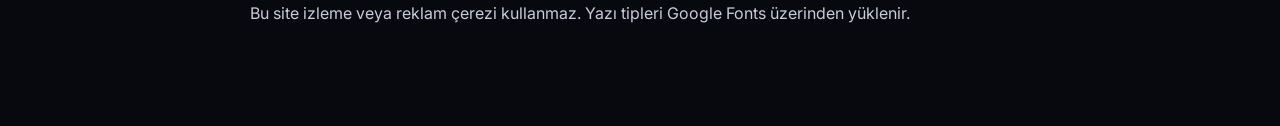
==== commit 0d57c5e4: "Sürüm 2.4, gizlilik: yedek bağlantı ve internetsiz etkinleştirme Co-Authored-By: Claude Opus 5.5 <no" ====
--- a/gizlilik.html
+++ b/gizlilik.html
@@ -5,7 +5,7 @@
 <body><div class="doc">
 <a class="back" href="index.html">← Ana sayfa</a>
 <h1>Gizlilik Politikası ve KVKK Aydınlatma Metni</h1>
-<p>Son güncelleme: 8 Kasım 2026</p>
+<p>Son güncelleme: 10 Kasım 2026</p>
 
 <h2>Veri sorumlusu</h2>
 <p>Can Çakıcı (FPS Garajı), Yeni Mahalle, Gazi, 243. Sk., 16700 Karacabey / Bursa · iletisim@fpsgaraji.com</p>
@@ -18,7 +18,7 @@
 </ul>
 
 <h2>Program hangi verileri toplar?</h2>
-<p>FPS GARAJI Optimizer bilgisayarındaki dosyaları, oyun verilerini, tarama sonuçlarını veya kullanım istatistiklerini bize göndermez. Analiz ve FPS testi sonuçları yalnızca senin bilgisayarında saklanır. Program internete yalnızca ping testi, key etkinleştirme, yeni sürüm kontrolü, duyuru/yeni video bildirimlerini okumak ve senin başlattığın destek talepleri için bağlanır (duyurular okunurken bilgi gönderilmez) (sürüm kontrolünde yalnızca GitHub'daki son sürüm numarası okunur, bilgi gönderilmez). "Sorun bildir" ve "Key'imi taşı" formlarını gönderdiğinde yazdıkların, e-posta adresin ve (işaretli bırakırsan) sistem özetin (Windows sürümü, işlemci, ekran kartı, anakart, RAM ve programın son işlemleri) lisans sunucumuz üzerinden iletisim@fpsgaraji.com adresine e-posta olarak iletilir; yalnızca sana dönüş yapmak için kullanılır. Sen göndermedikçe hiçbir şey bize ulaşmaz. "Discord Erişimi (DNS)" açıkken açık kaynaklı GoodbyeDPI aracı resmi GitHub sürümünden indirilir ve DNS sorguların Yandex DNS'e (77.88.8.8) yönlendirilir; bu trafik bize gelmez. İsteğe bağlı işlemci sıcaklığı sürücüsü kurulurken dosya doğrudan resmi kaynağından (github.com) indirilir.</p>
+<p>FPS GARAJI Optimizer bilgisayarındaki dosyaları, oyun verilerini, tarama sonuçlarını veya kullanım istatistiklerini bize göndermez. Analiz ve FPS testi sonuçları yalnızca senin bilgisayarında saklanır. Program internete yalnızca ping testi, key etkinleştirme, yeni sürüm kontrolü, duyuru/yeni video bildirimlerini okumak ve senin başlattığın destek talepleri için bağlanır (duyurular okunurken bilgi gönderilmez) (sürüm kontrolünde yalnızca GitHub'daki son sürüm numarası okunur, bilgi gönderilmez). "Sorun bildir" ve "Key'imi taşı" formlarını gönderdiğinde yazdıkların, e-posta adresin ve (işaretli bırakırsan) sistem özetin (Windows sürümü, işlemci, ekran kartı, anakart, RAM ve programın son işlemleri) lisans sunucumuz üzerinden iletisim@fpsgaraji.com adresine e-posta olarak iletilir; yalnızca sana dönüş yapmak için kullanılır. Sen göndermedikçe hiçbir şey bize ulaşmaz. "Discord Erişimi (DNS)" açıkken açık kaynaklı GoodbyeDPI aracı resmi GitHub sürümünden indirilir ve DNS sorguların Yandex DNS'e (77.88.8.8) yönlendirilir; bu trafik bize gelmez. Lisans sunucumuza ulaşılamazsa program yedek adreslerimizi (lisans.fpsgaraji.com, fpsgaraji-lisans.pages.dev) dener ve gerekirse sunucumuzun adresini Cloudflare (1.1.1.1) ya da Google (8.8.8.8) DNS'ine sorar; bu sorgularda yalnızca sunucumuzun adı gönderilir. "İnternetsiz etkinleştir" ekranındaki bilgisayar kodu, bilgisayarını tanıyan ve kişisel bilgi içermeyen bir koddur; yalnızca sen bize gönderirsen ulaşır ve sadece onay kodu üretmek için kullanılır. İsteğe bağlı işlemci sıcaklığı sürücüsü kurulurken dosya doğrudan resmi kaynağından (github.com) indirilir.</p>
 
 <h2>Neden işliyoruz? (Hukuki sebep)</h2>
 <p>Verilerin; sözleşmenin kurulması ve ifası (key teslimi, lisans taşıma, destek), yasal yükümlülüklerin yerine getirilmesi (fatura ve muhasebe kayıtları) ve meşru menfaat (kötüye kullanımın önlenmesi) amaçlarıyla, 6698 sayılı KVKK'nın 5. maddesi kapsamında işlenir.</p>
